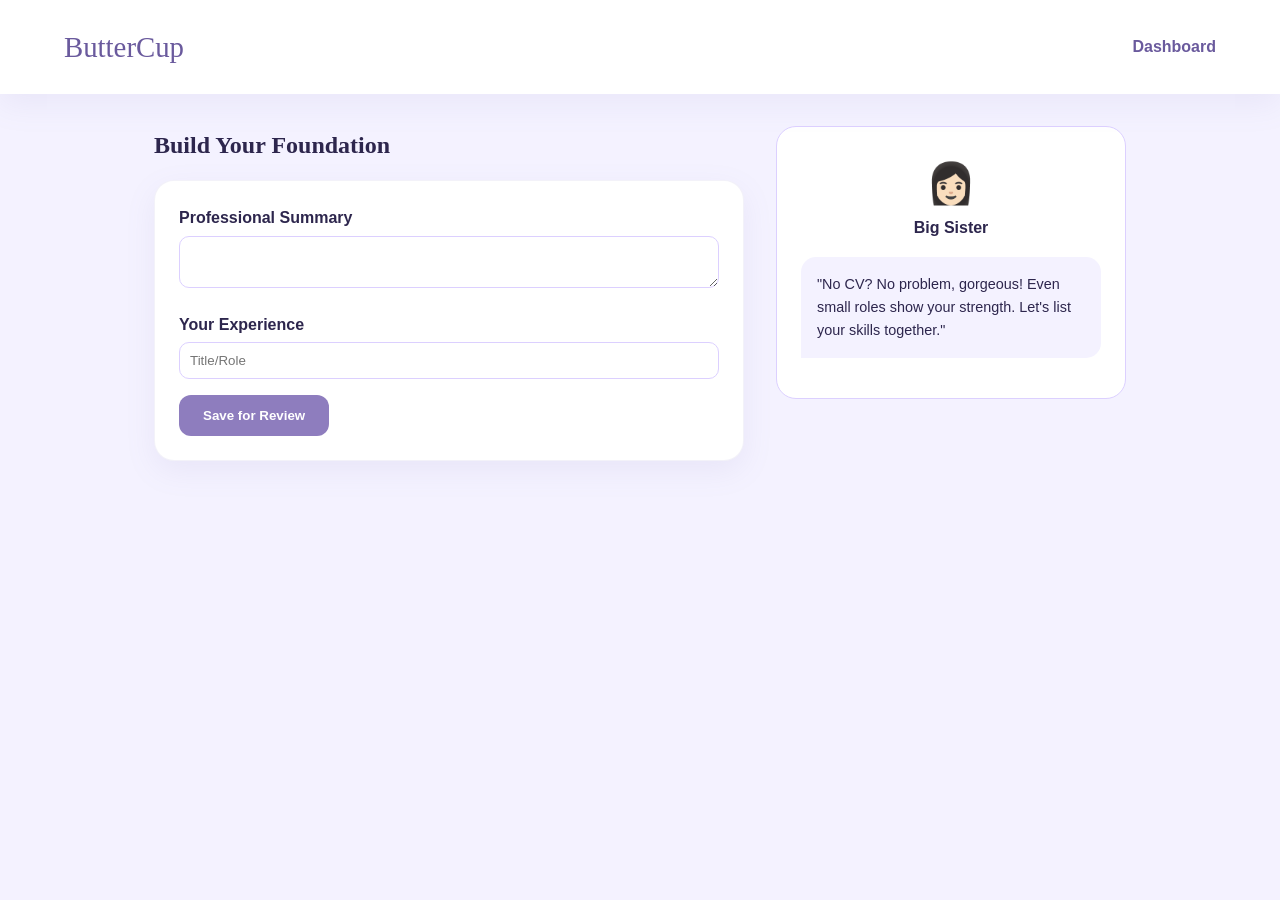
==== app/cv-prep.html @ 9654db48 "add initial code" ====
<!DOCTYPE html>
<html lang="en">
<head>
    <meta charset="UTF-8">
    <title>CV Prep | ButterCup</title>
    <link rel="stylesheet" href="style.css">
</head>
<body>
    <nav>
        <a href="index.html" class="logo">ButterCup</a>
        <div class="nav-links">
            <a href="dashboard.html">Dashboard</a>
        </div>
    </nav>
    <div class="container" style="display: grid; grid-template-columns: 1fr 350px; gap: 2rem;">
        <div>
            <h2>Build Your Foundation</h2>
            <div class="card" style="margin-top: 1rem;">
                <label style="display:block; margin-bottom: 1rem;">
                    <strong>Professional Summary</strong>
                    <textarea style="width:100%; padding:10px; margin-top:5px; border-radius:10px; border:1px solid var(--secondary);"></textarea>
                </label>
                <label style="display:block; margin-bottom: 1rem;">
                    <strong>Your Experience</strong>
                    <input type="text" placeholder="Title/Role" style="width:100%; padding:10px; margin-top:5px; border-radius:10px; border:1px solid var(--secondary);">
                </label>
                <button class="btn btn-primary">Save for Review</button>
            </div>
        </div>
        <aside class="sister-sidebar">
            <div style="text-align: center; margin-bottom: 1rem;">
                <span style="font-size: 2.5rem;">👩🏻</span>
                <h4>Big Sister</h4>
            </div>
            <div class="chat-bubble">"No CV? No problem, gorgeous! Even small roles show your strength. Let's list your skills together."</div>
        </aside>
    </div>
</body>
</html>
---- app/style.css ----
:root {
    --primary: #8e7dbe;
    --primary-dark: #6a5a9d;
    --primary-soft: #f4f2ff;
    --secondary: #dcd0ff;
    --text-dark: #2d264d;
    --text-muted: #6b7280;
    --white: #ffffff;
    --shadow: 0 10px 30px rgba(142, 125, 190, 0.1);
    --radius: 20px;
}

* { margin: 0; padding: 0; box-sizing: border-box; font-family: 'Inter', sans-serif; }
body { background-color: var(--primary-soft); color: var(--text-dark); line-height: 1.6; }
h1, h2, h3, .logo { font-family: 'DM Serif Display', serif; }

nav { padding: 1.5rem 5%; display: flex; justify-content: space-between; align-items: center; background: white; box-shadow: var(--shadow); position: sticky; top: 0; z-index: 100; }
.logo { font-size: 1.8rem; color: var(--primary-dark); cursor: pointer; text-decoration: none; }
.nav-links a { margin-left: 20px; color: var(--primary-dark); font-weight: 600; text-decoration: none; }

.container { max-width: 1100px; margin: 0 auto; padding: 2rem 5%; }

.card { background: var(--white); padding: 1.5rem; border-radius: var(--radius); box-shadow: var(--shadow); margin-bottom: 1.5rem; border: 1px solid rgba(142, 125, 190, 0.1); }
.btn { padding: 0.8rem 1.5rem; border-radius: 12px; border: none; font-weight: 600; cursor: pointer; transition: 0.2s; display: inline-block; text-decoration: none; text-align: center; }
.btn-primary { background: var(--primary); color: white; }
.btn-outline { background: white; border: 1px solid var(--primary); color: var(--primary); }

/* Big Sister Sidebar Components */
.sister-sidebar { background: #fff; border-radius: var(--radius); padding: 1.5rem; border: 1px solid var(--secondary); height: fit-content; position: sticky; top: 100px; }
.chat-bubble { background: var(--primary-soft); padding: 1rem; border-radius: 15px 15px 15px 0; font-size: 0.9rem; margin-bottom: 1rem; }
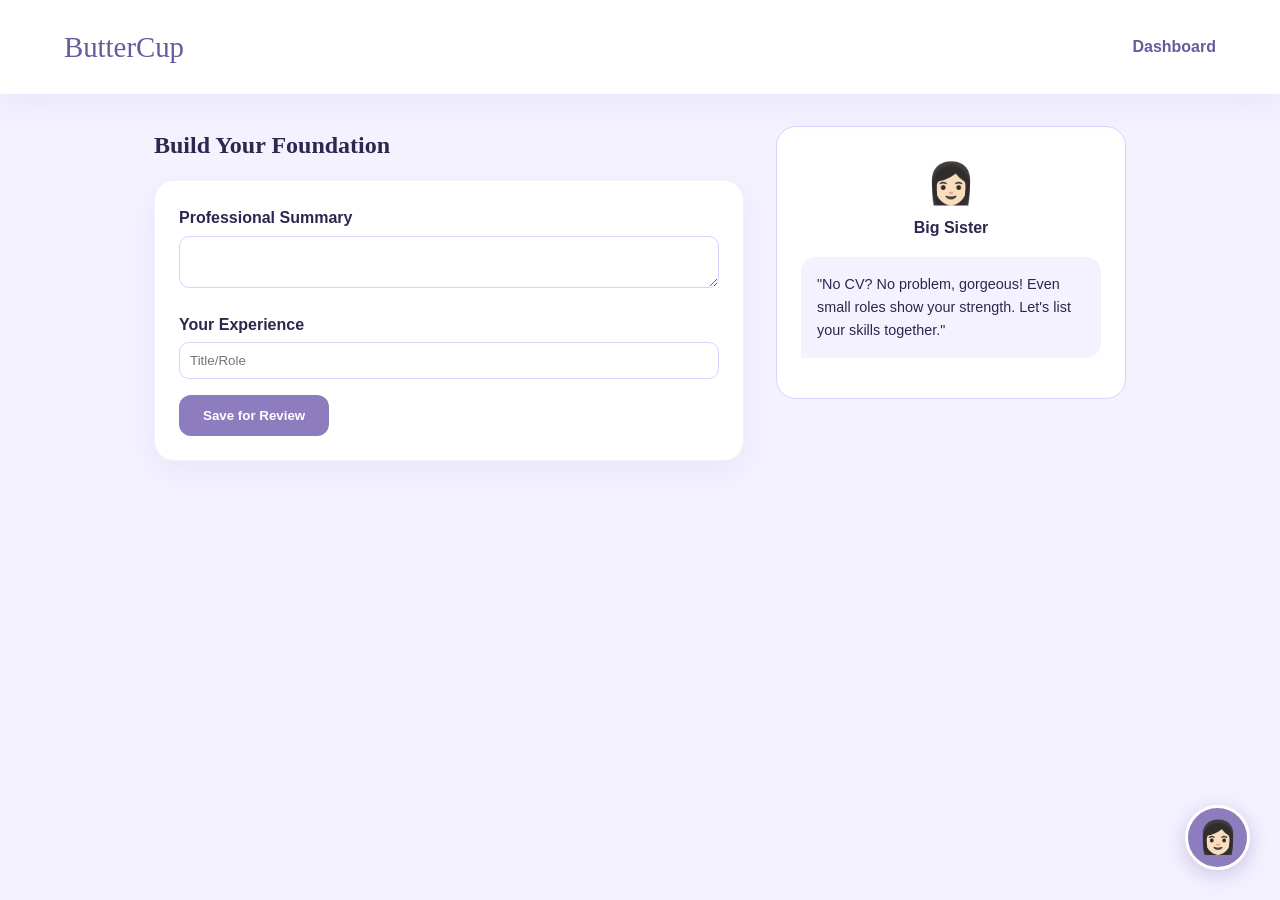
==== commit efcab779: "Add files via upload" ====
--- a/app/cv-prep.html
+++ b/app/cv-prep.html
@@ -35,5 +35,60 @@
             <div class="chat-bubble">"No CV? No problem, gorgeous! Even small roles show your strength. Let's list your skills together."</div>
         </aside>
     </div>
+    <div class="sister-chat-wrapper">
+    <div class="sister-window" id="sisterWindow">
+        <div class="sister-header">
+            <span>👩🏻 Big Sister</span>
+            <span style="cursor:pointer" onclick="toggleSister()">×</span>
+        </div>
+        <div class="sister-body">
+            <div class="chat-bubble-sister" id="sisterText">
+                Hi Dula! Need a hand with something on this page?
+            </div>
+            <div class="chat-options-mini">
+                <button onclick="sisterAsk('help')">Explain this page</button>
+                <button onclick="sisterAsk('cv')">CV Tips</button>
+                <button onclick="location.href='cv-prep.html'">Build my CV</button>
+                <button onclick="sisterAsk('interview')">Interview Prep</button>
+            </div>
+        </div>
+    </div>
+    <div class="sister-trigger" onclick="toggleSister()">
+        👩🏻
+    </div>
+</div>
+
+<script>
+    function toggleSister() {
+        const win = document.getElementById('sisterWindow');
+        win.classList.toggle('active');
+    }
+
+    function sisterAsk(topic) {
+        const text = document.getElementById('sisterText');
+        const name = localStorage.getItem('buttercup_user') || 'Buttercup';
+        
+        // Context-aware responses based on which file the user is in
+        const path = window.location.pathname;
+        
+        if (topic === 'help') {
+            if (path.includes('jobs')) text.innerText = `I've picked these jobs for you, ${name}, because they value transferable skills!`;
+            else if (path.includes('events')) text.innerText = "Networking is just talking! Try the virtual mixer first.";
+            else text.innerText = "I'm here to build you up! Pick a path and let's go.";
+        } 
+        else if (topic === 'cv') {
+            text.innerText = "Always use bullet points and bold your achievements! Check the CV Help page for more.";
+        }
+        else if (topic === 'interview') {
+            text.innerText = "Be ready to tell a story about a time you solved a hard problem. You've got this!";
+        }
+    }
+
+    // Auto-update greeting with user's name
+    window.addEventListener('load', () => {
+        const name = localStorage.getItem('buttercup_user') || 'Friend';
+        document.getElementById('sisterText').innerText = `Hi ${name}! How can I help you bloom today?`;
+    });
+</script>
 </body>
 </html>
--- a/app/style.css
+++ b/app/style.css
@@ -27,4 +27,99 @@
 
 /* Big Sister Sidebar Components */
 .sister-sidebar { background: #fff; border-radius: var(--radius); padding: 1.5rem; border: 1px solid var(--secondary); height: fit-content; position: sticky; top: 100px; }
-.chat-bubble { background: var(--primary-soft); padding: 1rem; border-radius: 15px 15px 15px 0; font-size: 0.9rem; margin-bottom: 1rem; }+.chat-bubble { background: var(--primary-soft); padding: 1rem; border-radius: 15px 15px 15px 0; font-size: 0.9rem; margin-bottom: 1rem; }
+
+/* --- Global Big Sister Chatbot Styles --- */
+.sister-chat-wrapper {
+    position: fixed;
+    bottom: 30px;
+    right: 30px;
+    z-index: 9999;
+    display: flex;
+    flex-direction: column;
+    align-items: flex-end;
+}
+
+/* The Floating Button */
+.sister-trigger {
+    width: 65px;
+    height: 65px;
+    border-radius: 50%;
+    background: var(--primary);
+    box-shadow: 0 5px 20px rgba(142, 125, 190, 0.4);
+    display: flex;
+    align-items: center;
+    justify-content: center;
+    font-size: 2rem;
+    cursor: pointer;
+    border: 3px solid white;
+    transition: transform 0.3s ease;
+}
+
+.sister-trigger:hover {
+    transform: scale(1.1);
+}
+
+/* The Chat Window */
+.sister-window {
+    width: 320px;
+    background: white;
+    border-radius: var(--radius);
+    box-shadow: var(--shadow);
+    margin-bottom: 15px;
+    border: 1px solid var(--secondary);
+    display: none; /* Hidden by default */
+    flex-direction: column;
+    overflow: hidden;
+    animation: slideUp 0.3s ease-out;
+}
+
+.sister-window.active {
+    display: flex;
+}
+
+.sister-header {
+    background: var(--primary);
+    color: white;
+    padding: 15px;
+    font-weight: 700;
+    display: flex;
+    justify-content: space-between;
+}
+
+.sister-body {
+    padding: 15px;
+    max-height: 350px;
+    overflow-y: auto;
+    background: var(--primary-soft);
+}
+
+.chat-bubble-sister {
+    background: white;
+    padding: 10px 15px;
+    border-radius: 15px 15px 15px 0;
+    font-size: 0.9rem;
+    margin-bottom: 10px;
+    border: 1px solid #eee;
+}
+
+.chat-options-mini button {
+    width: 100%;
+    background: white;
+    border: 1px solid var(--secondary);
+    padding: 8px;
+    margin-bottom: 5px;
+    border-radius: 8px;
+    cursor: pointer;
+    font-size: 0.8rem;
+    text-align: left;
+}
+
+.chat-options-mini button:hover {
+    background: var(--secondary);
+}
+
+@keyframes slideUp {
+    from { opacity: 0; transform: translateY(20px); }
+    to { opacity: 1; transform: translateY(0); }
+}
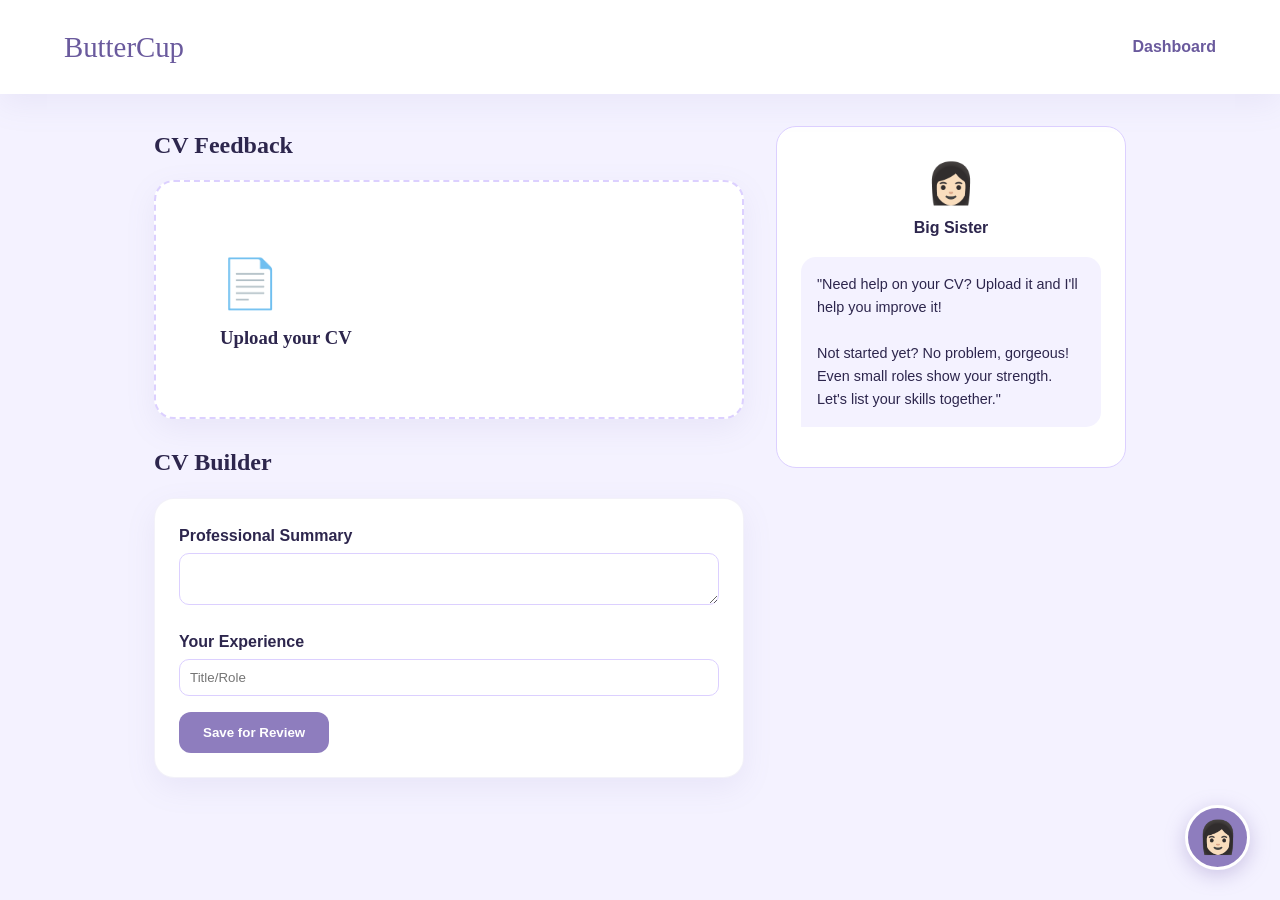
==== commit 496c238b: "rearrange info on pages" ====
--- a/app/cv-prep.html
+++ b/app/cv-prep.html
@@ -14,7 +14,12 @@
     </nav>
     <div class="container" style="display: grid; grid-template-columns: 1fr 350px; gap: 2rem;">
         <div>
-            <h2>Build Your Foundation</h2>
+            <h2>CV Feedback</h2>
+            <div class="card" style="margin-top: 1rem; padding: 4rem; border: 2px dashed var(--secondary); cursor: pointer;">
+                <span style="font-size: 3rem;">📄</span>
+                <h3>Upload your CV</h3>
+            </div>
+            <h2>CV Builder</h2>
             <div class="card" style="margin-top: 1rem;">
                 <label style="display:block; margin-bottom: 1rem;">
                     <strong>Professional Summary</strong>
@@ -32,7 +37,7 @@
                 <span style="font-size: 2.5rem;">👩🏻</span>
                 <h4>Big Sister</h4>
             </div>
-            <div class="chat-bubble">"No CV? No problem, gorgeous! Even small roles show your strength. Let's list your skills together."</div>
+            <div class="chat-bubble">"Need help on your CV? Upload it and I'll help you improve it! <br><br> Not started yet? No problem, gorgeous! Even small roles show your strength. Let's list your skills together."</div>
         </aside>
     </div>
     <div class="sister-chat-wrapper">
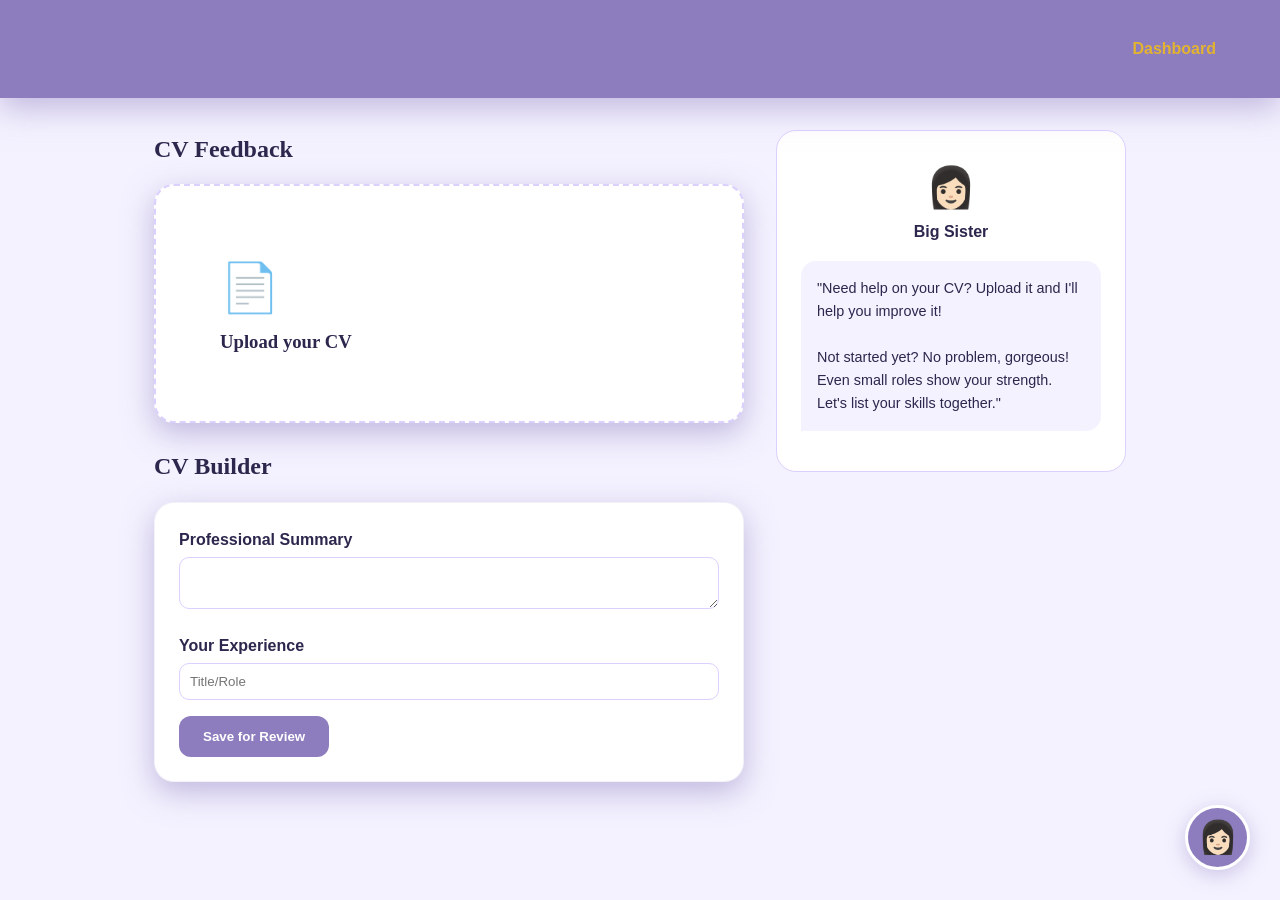
==== commit c6dbbf1b: "add logo to nav bar" ====
--- a/app/cv-prep.html
+++ b/app/cv-prep.html
@@ -7,7 +7,7 @@
 </head>
 <body>
     <nav>
-        <a href="index.html" class="logo">ButterCup</a>
+        <a href="index.html" class="logo"></a>
         <div class="nav-links">
             <a href="dashboard.html">Dashboard</a>
         </div>
--- a/app/style.css
+++ b/app/style.css
@@ -2,21 +2,23 @@
     --primary: #8e7dbe;
     --primary-dark: #6a5a9d;
     --primary-soft: #f4f2ff;
+    --buttercup: #E2B330;
     --secondary: #dcd0ff;
     --text-dark: #2d264d;
     --text-muted: #6b7280;
     --white: #ffffff;
-    --shadow: 0 10px 30px rgba(142, 125, 190, 0.1);
+    --shadow: 0 10px 30px rgba(142, 125, 190, 0.5);
     --radius: 20px;
+    --buttercup-text: url("./buttercup_text.png");
 }
 
 * { margin: 0; padding: 0; box-sizing: border-box; font-family: 'Inter', sans-serif; }
 body { background-color: var(--primary-soft); color: var(--text-dark); line-height: 1.6; }
-h1, h2, h3, .logo { font-family: 'DM Serif Display', serif; }
+h1, h2, h3, .nav { font-family: 'DM Serif Display', serif; }
 
-nav { padding: 1.5rem 5%; display: flex; justify-content: space-between; align-items: center; background: white; box-shadow: var(--shadow); position: sticky; top: 0; z-index: 100; }
-.logo { font-size: 1.8rem; color: var(--primary-dark); cursor: pointer; text-decoration: none; }
-.nav-links a { margin-left: 20px; color: var(--primary-dark); font-weight: 600; text-decoration: none; }
+nav { padding: 1.5rem 5%; display: flex; justify-content: space-between; align-items: center; background: var(--primary); box-shadow: var(--shadow); position: sticky; top: 0; z-index: 100; }
+.logo {background-image: var(--buttercup-text); background-size: contain; background-repeat: no-repeat; background-position: center; width: 200px; height: 50px; display: inline-block; cursor: pointer;}
+.nav-links a { margin-left: 20px; color: var(--buttercup); font-weight: 600; text-decoration: none; }
 
 .container { max-width: 1100px; margin: 0 auto; padding: 2rem 5%; }
 
